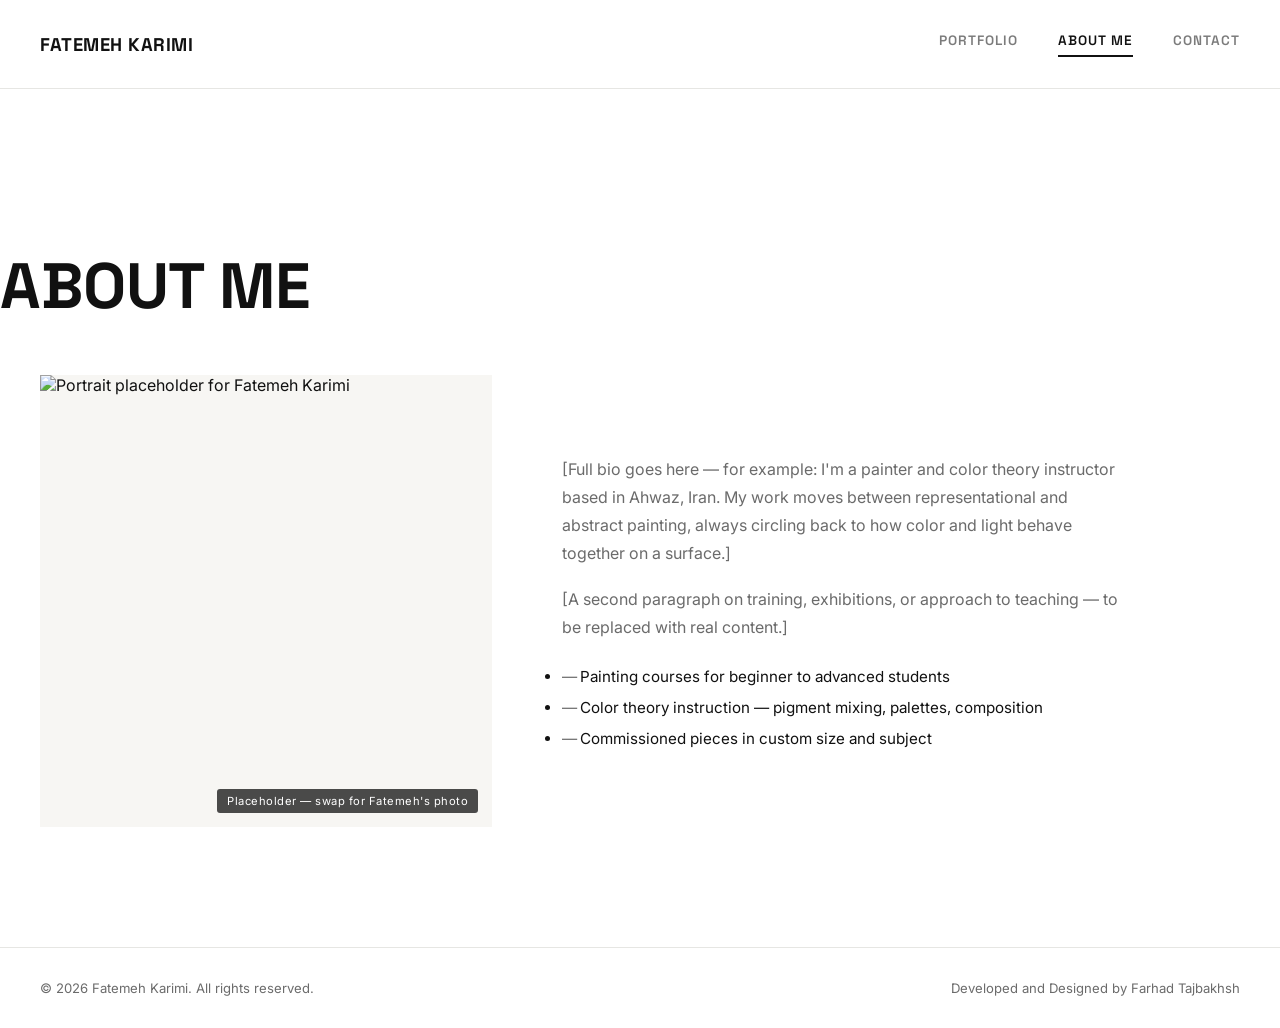
==== about.html @ d730d770 "Add files via upload" ====
<!DOCTYPE html>
<html lang="en" dir="ltr">
<head>
<meta charset="UTF-8">
<meta name="viewport" content="width=device-width, initial-scale=1.0">
<title>About Me — Fatemeh Karimi</title>
<link rel="preconnect" href="https://fonts.googleapis.com">
<link href="https://fonts.googleapis.com/css2?family=Space+Grotesk:wght@500;600;700&family=Inter:wght@400;500;600&display=swap" rel="stylesheet">
<link rel="stylesheet" href="style.css">
</head>
<body>

<header>
  <nav class="wrap">
    <div class="brand">Fatemeh Karimi</div>
    <div class="nav-links">
      <a href="index.html">Portfolio</a>
      <a href="about.html" class="active">About Me</a>
      <a href="contact.html">Contact</a>
    </div>
  </nav>
</header>

<section class="about">
  <div class="wrap page-head" style="padding-bottom:0;">
    <h1>About Me</h1>
  </div>
  <div class="wrap about-grid" style="margin-top:48px;">
    <div class="portrait">
      <img src="https://images.unsplash.com/photo-1752649935896-55f97dfe3c4a?fm=jpg&q=80&w=900&auto=format&fit=crop" alt="Portrait placeholder for Fatemeh Karimi">
      <span class="portrait-tag">Placeholder — swap for Fatemeh's photo</span>
    </div>
    <div class="about-text">
      <p>
        [Full bio goes here — for example: I'm a painter and color theory instructor based in Ahwaz, Iran. My work
        moves between representational and abstract painting, always circling back to how color and light behave
        together on a surface.]
      </p>
      <p>
        [A second paragraph on training, exhibitions, or approach to teaching — to be replaced with real content.]
      </p>
      <ul class="about-list">
        <li>Painting courses for beginner to advanced students</li>
        <li>Color theory instruction — pigment mixing, palettes, composition</li>
        <li>Commissioned pieces in custom size and subject</li>
      </ul>
    </div>
  </div>
</section>

<footer>
  <div class="wrap footer-row">
    <div>© 2026 Fatemeh Karimi. All rights reserved.</div>
    <div>Developed and Designed by <a href="https://instagram.com/farhadtajbakhsh" target="_blank" rel="noopener">Farhad Tajbakhsh</a></div>
  </div>
</footer>

</body>
</html>
---- style.css ----
:root{
  --ink:#111111;
  --ink-soft:#6b6b6b;
  --line:#e6e6e3;
  --paper:#ffffff;
  --off:#f7f6f3;
}
*{box-sizing:border-box; margin:0; padding:0;}
html{scroll-behavior:smooth;}
body{
  background:var(--paper); color:var(--ink);
  font-family:'Inter', sans-serif;
  -webkit-font-smoothing:antialiased;
}
a{color:inherit; text-decoration:none;}
.caps{font-family:'Space Grotesk', sans-serif;}
.wrap{max-width:1320px; margin:0 auto; padding:0 40px;}

/* NAV */
header{
  position:sticky; top:0; z-index:50; background:rgba(255,255,255,0.92);
  backdrop-filter:blur(8px); border-bottom:1px solid var(--line);
}
nav.wrap{
  display:flex; align-items:center; justify-content:space-between; height:88px;
}
.brand{
  font-family:'Space Grotesk', sans-serif; font-weight:700; font-size:1.15rem;
  letter-spacing:0.5px; text-transform:uppercase;
}
.nav-links{display:flex; gap:40px;}
.nav-links a{
  font-family:'Space Grotesk', sans-serif; font-weight:600; font-size:0.85rem;
  letter-spacing:1px; text-transform:uppercase; padding-bottom:6px;
  border-bottom:2px solid transparent; transition:border-color .2s, opacity .2s;
  opacity:0.55;
}
.nav-links a:hover, .nav-links a.active{opacity:1; border-color:var(--ink);}

/* PAGE HEAD */
.page-head{padding:56px 0 40px;}
.page-head h1{
  font-family:'Space Grotesk', sans-serif; font-weight:700;
  font-size:clamp(2.6rem, 6vw, 4rem); letter-spacing:-0.5px; text-transform:uppercase;
}
.page-head p{color:var(--ink-soft); margin-top:14px; max-width:520px; font-size:1rem;}

/* GALLERY GRID */
.gallery{padding-bottom:100px;}
.grid{
  display:grid; grid-template-columns:repeat(3, 1fr); gap:2px;
  background:var(--line);
}
.tile{background:var(--paper); cursor:pointer;}
.tile-img{
  aspect-ratio:1/1; overflow:hidden; position:relative;
}
.tile-img img, .tile-img .swatch{
  width:100%; height:100%; object-fit:cover; display:block;
  transition:transform .5s ease;
}
.tile:hover .tile-img img, .tile:hover .tile-img .swatch{transform:scale(1.045);}
.tile-cap{padding:16px 4px 28px;}
.tile-title{font-weight:600; font-size:0.98rem;}
.tile-price{color:var(--ink-soft); font-size:0.88rem; margin-top:3px;}

/* LIGHTBOX */
.lightbox{
  position:fixed; inset:0; background:rgba(10,10,10,0.96); z-index:200;
  display:none; align-items:center; justify-content:center; flex-direction:column;
}
.lightbox.open{display:flex;}
.lb-stage{
  position:relative; width:100%; height:100%;
  display:flex; align-items:center; justify-content:center;
}
.lb-img-wrap{max-width:82vw; max-height:74vh; display:flex; align-items:center; justify-content:center;}
.lb-img-wrap img, .lb-img-wrap .swatch{
  max-width:82vw; max-height:74vh; width:auto; height:auto; object-fit:contain;
  box-shadow:0 30px 80px rgba(0,0,0,0.5);
}
.lb-swatch{width:min(74vh,560px); aspect-ratio:1/1;}
.lb-caption{position:absolute; bottom:60px; left:0; right:0; text-align:center; color:#fff;}
.lb-caption .t{font-family:'Space Grotesk', sans-serif; font-weight:600; font-size:1.05rem;}
.lb-caption .p{color:rgba(255,255,255,0.6); font-size:0.88rem; margin-top:4px;}
.lb-counter{position:absolute; top:28px; left:50%; transform:translateX(-50%); color:rgba(255,255,255,0.55); font-size:0.82rem; letter-spacing:1px;}
.lb-close{
  position:absolute; top:24px; right:32px; background:none; border:none; cursor:pointer;
  color:#fff; font-size:1.6rem; line-height:1; padding:8px;
}
.lb-nav{
  position:absolute; top:50%; transform:translateY(-50%);
  background:rgba(255,255,255,0.08); border:1px solid rgba(255,255,255,0.25); color:#fff;
  width:48px; height:48px; border-radius:50%; cursor:pointer; font-size:1.3rem;
  display:flex; align-items:center; justify-content:center;
  transition:background .2s;
}
.lb-nav:hover{background:rgba(255,255,255,0.18);}
.lb-prev{left:24px;}
.lb-next{right:24px;}

/* ABOUT */
.about{padding:100px 0 120px;}
.about-grid{display:grid; grid-template-columns:0.8fr 1.2fr; gap:70px; align-items:center;}
.portrait{
  aspect-ratio:1/1; overflow:hidden; background:var(--off);
  display:flex; align-items:center; justify-content:center;
  position:relative;
}
.portrait img{width:100%; height:100%; object-fit:cover; display:block;}
.portrait-tag{
  position:absolute; bottom:14px; right:14px; background:rgba(17,17,17,0.75); color:#fff;
  font-size:0.7rem; letter-spacing:0.5px; padding:5px 10px; border-radius:3px;
}
.about-text p{color:var(--ink-soft); margin-bottom:18px; max-width:560px; line-height:1.75;}
.about-list{margin-top:26px; display:flex; flex-direction:column; gap:12px;}
.about-list li{font-size:0.95rem; padding-inline-start:18px; position:relative;}
.about-list li::before{content:"—"; position:absolute; left:0; color:var(--ink-soft);}

/* CONTACT */
.contact{padding:56px 0 120px;}
.contact-row{
  display:flex; justify-content:space-between; align-items:flex-end; flex-wrap:wrap; gap:32px;
  border-top:1px solid var(--line); padding-top:44px; margin-top:16px;
}
.contact-links{display:flex; gap:28px; flex-wrap:wrap;}
.contact-links a{
  font-family:'Space Grotesk', sans-serif; font-weight:600; font-size:0.95rem;
  border-bottom:1px solid var(--ink); padding-bottom:3px;
}
.contact-detail{color:var(--ink-soft); font-size:0.95rem;}
.contact-detail b{color:var(--ink); font-weight:600;}

/* FOOTER */
footer{border-top:1px solid var(--line); padding:32px 0;}
.footer-row{
  display:flex; justify-content:space-between; align-items:center; flex-wrap:wrap; gap:10px;
  font-size:0.82rem; color:var(--ink-soft);
}
.footer-row a{border-bottom:1px solid transparent;}
.footer-row a:hover{border-color:var(--ink-soft);}

@media (max-width:860px){
  .nav-links{gap:24px;}
  .grid{grid-template-columns:repeat(2, 1fr);}
  .about-grid{grid-template-columns:1fr; gap:36px;}
  .portrait{max-width:320px; margin:0 auto;}
  .contact-row{flex-direction:column; align-items:flex-start;}
}
@media (max-width:520px){
  .grid{grid-template-columns:1fr;}
  .wrap{padding:0 22px;}
  .nav-links{gap:16px;}
  .nav-links a{font-size:0.72rem;}
}
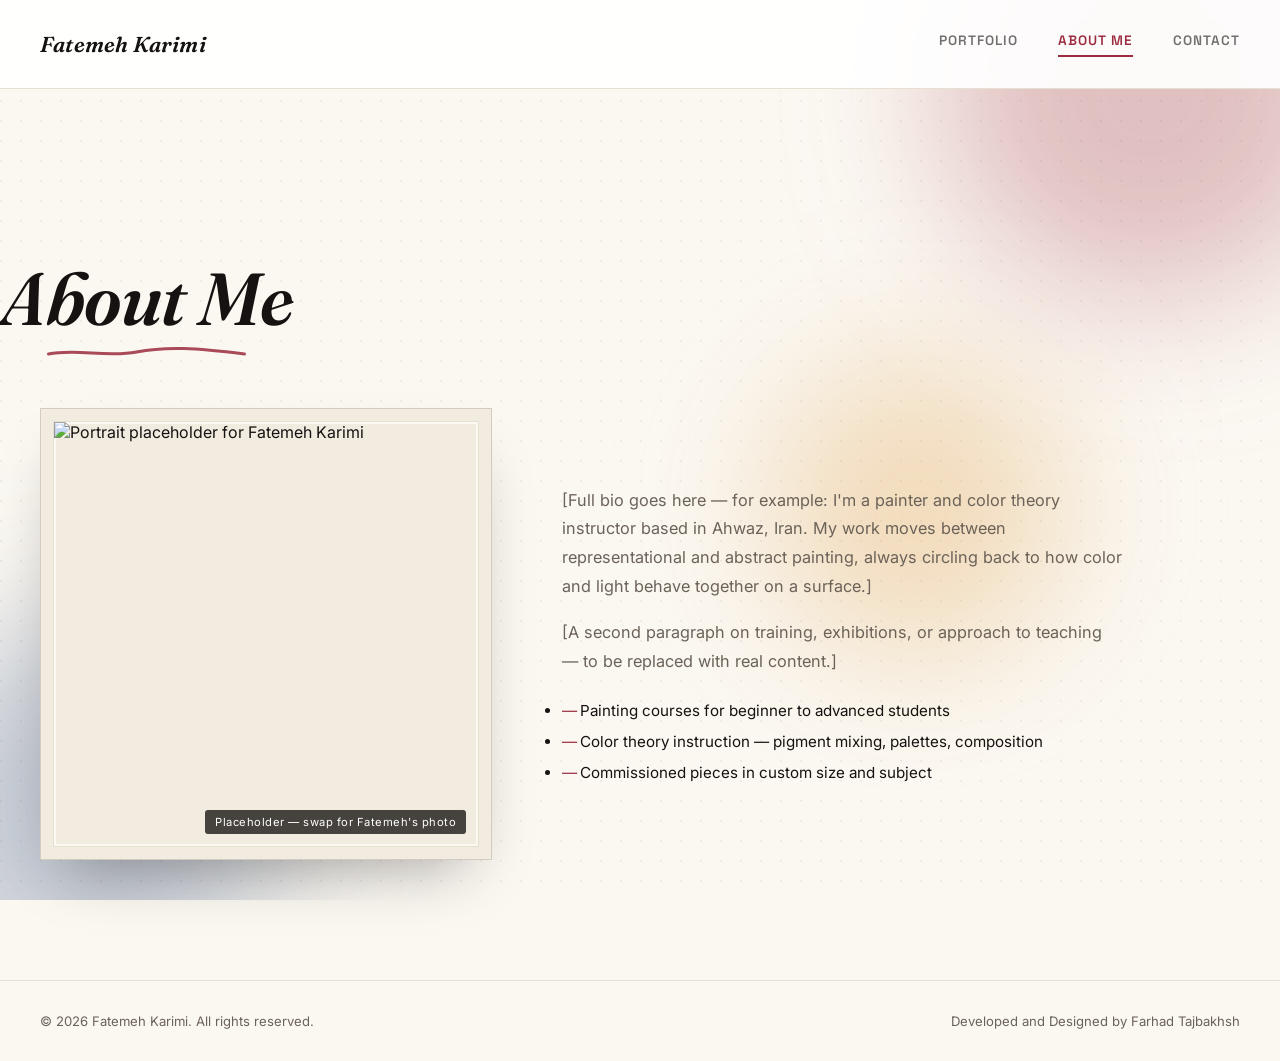
==== commit 67d4d74f: "Add files via upload" ====
--- a/about.html
+++ b/about.html
@@ -5,10 +5,12 @@
 <meta name="viewport" content="width=device-width, initial-scale=1.0">
 <title>About Me — Fatemeh Karimi</title>
 <link rel="preconnect" href="https://fonts.googleapis.com">
-<link href="https://fonts.googleapis.com/css2?family=Space+Grotesk:wght@500;600;700&family=Inter:wght@400;500;600&display=swap" rel="stylesheet">
+<link href="https://fonts.googleapis.com/css2?family=Fraunces:ital,wght@0,500;0,600;1,500;1,600&family=Space+Grotesk:wght@500;600;700&family=Inter:wght@400;500;600&display=swap" rel="stylesheet">
 <link rel="stylesheet" href="style.css">
 </head>
 <body>
+
+<div class="bg-blobs"><span></span><span></span><span></span></div>
 
 <header>
   <nav class="wrap">
--- a/style.css
+++ b/style.css
@@ -1,9 +1,13 @@
 :root{
-  --ink:#111111;
-  --ink-soft:#6b6b6b;
-  --line:#e6e6e3;
-  --paper:#ffffff;
-  --off:#f7f6f3;
+  --ink:#161211;
+  --ink-soft:#6b6258;
+  --line:#e6e0d3;
+  --paper:#fbf8f2;
+  --off:#f2ece0;
+  --alizarin:#9B2C3F;
+  --ultramarine:#2F4C81;
+  --cadmium:#D98F2B;
+  --sap:#5C7A4E;
 }
 *{box-sizing:border-box; margin:0; padding:0;}
 html{scroll-behavior:smooth;}
@@ -11,7 +15,27 @@
   background:var(--paper); color:var(--ink);
   font-family:'Inter', sans-serif;
   -webkit-font-smoothing:antialiased;
-}
+  position:relative;
+}
+body::before{
+  content:"";
+  position:fixed; inset:0; z-index:-2;
+  background-image:radial-gradient(circle at 1px 1px, rgba(22,18,17,0.05) 1px, transparent 0);
+  background-size:20px 20px;
+}
+.bg-blobs{position:fixed; inset:0; z-index:-1; overflow:hidden; pointer-events:none;}
+.bg-blobs span{
+  position:absolute; border-radius:50%; filter:blur(70px); opacity:0.28;
+  mix-blend-mode:multiply; animation:drift 22s ease-in-out infinite alternate;
+}
+.bg-blobs span:nth-child(1){width:420px; height:420px; background:var(--alizarin); top:-120px; right:-80px;}
+.bg-blobs span:nth-child(2){width:380px; height:380px; background:var(--ultramarine); bottom:-100px; left:-100px; animation-delay:-8s;}
+.bg-blobs span:nth-child(3){width:300px; height:300px; background:var(--cadmium); top:40%; left:60%; animation-delay:-14s;}
+@keyframes drift{
+  from{transform:translate(0,0) scale(1);}
+  to{transform:translate(30px,-25px) scale(1.12);}
+}
+@media (prefers-reduced-motion: reduce){ .bg-blobs span{animation:none;} }
 a{color:inherit; text-decoration:none;}
 .caps{font-family:'Space Grotesk', sans-serif;}
 .wrap{max-width:1320px; margin:0 auto; padding:0 40px;}
@@ -25,25 +49,34 @@
   display:flex; align-items:center; justify-content:space-between; height:88px;
 }
 .brand{
-  font-family:'Space Grotesk', sans-serif; font-weight:700; font-size:1.15rem;
-  letter-spacing:0.5px; text-transform:uppercase;
+  font-family:'Fraunces', serif; font-style:italic; font-weight:600; font-size:1.35rem;
+  letter-spacing:0.2px;
 }
 .nav-links{display:flex; gap:40px;}
 .nav-links a{
   font-family:'Space Grotesk', sans-serif; font-weight:600; font-size:0.85rem;
   letter-spacing:1px; text-transform:uppercase; padding-bottom:6px;
-  border-bottom:2px solid transparent; transition:border-color .2s, opacity .2s;
-  opacity:0.55;
-}
-.nav-links a:hover, .nav-links a.active{opacity:1; border-color:var(--ink);}
+  border-bottom:2px solid transparent; transition:border-color .2s, opacity .2s, color .2s;
+  opacity:0.6;
+}
+.nav-links a:hover{color:var(--alizarin); opacity:1;}
+.nav-links a.active{opacity:1; border-color:var(--alizarin); color:var(--alizarin);}
 
 /* PAGE HEAD */
-.page-head{padding:56px 0 40px;}
+.page-head{padding:64px 0 40px;}
 .page-head h1{
-  font-family:'Space Grotesk', sans-serif; font-weight:700;
-  font-size:clamp(2.6rem, 6vw, 4rem); letter-spacing:-0.5px; text-transform:uppercase;
-}
-.page-head p{color:var(--ink-soft); margin-top:14px; max-width:520px; font-size:1rem;}
+  font-family:'Fraunces', serif; font-weight:600; font-style:italic;
+  font-size:clamp(2.8rem, 6.5vw, 4.6rem); letter-spacing:-0.5px;
+  display:inline-block; position:relative;
+}
+.page-head h1::after{
+  content:"";
+  display:block; width:100%; height:14px; margin-top:2px;
+  background-image:url("data:image/svg+xml,%3Csvg xmlns='http://www.w3.org/2000/svg' viewBox='0 0 200 14'%3E%3Cpath d='M2 8 C 30 2, 60 12, 90 6 S 150 2, 198 8' stroke='%239B2C3F' stroke-width='3' fill='none' stroke-linecap='round'/%3E%3C/svg%3E");
+  background-repeat:no-repeat; background-size:100% 100%;
+  opacity:0.85;
+}
+.page-head p{color:var(--ink-soft); margin-top:18px; max-width:520px; font-size:1rem;}
 
 /* GALLERY GRID */
 .gallery{padding-bottom:100px;}
@@ -51,18 +84,25 @@
   display:grid; grid-template-columns:repeat(3, 1fr); gap:2px;
   background:var(--line);
 }
-.tile{background:var(--paper); cursor:pointer;}
+.tile{
+  background:var(--paper); cursor:pointer;
+  transition:transform .4s ease, box-shadow .4s ease;
+}
+.tile:hover{transform:rotate(var(--tilt,0deg)) translateY(-4px); box-shadow:0 22px 40px -20px rgba(22,18,17,0.35); z-index:2; position:relative;}
 .tile-img{
   aspect-ratio:1/1; overflow:hidden; position:relative;
-}
+  box-shadow:inset 0 0 0 0 var(--accent, var(--alizarin));
+  transition:box-shadow .35s ease;
+}
+.tile:hover .tile-img{box-shadow:inset 0 0 0 3px var(--accent, var(--alizarin));}
 .tile-img img, .tile-img .swatch{
   width:100%; height:100%; object-fit:cover; display:block;
-  transition:transform .5s ease;
-}
-.tile:hover .tile-img img, .tile:hover .tile-img .swatch{transform:scale(1.045);}
+  transition:transform .6s ease;
+}
+.tile:hover .tile-img img, .tile:hover .tile-img .swatch{transform:scale(1.06);}
 .tile-cap{padding:16px 4px 28px;}
-.tile-title{font-weight:600; font-size:0.98rem;}
-.tile-price{color:var(--ink-soft); font-size:0.88rem; margin-top:3px;}
+.tile-title{font-family:'Fraunces', serif; font-style:italic; font-weight:600; font-size:1.08rem;}
+.tile-price{color:var(--ink-soft); font-size:0.85rem; margin-top:4px; letter-spacing:0.3px;}
 
 /* LIGHTBOX */
 .lightbox{
@@ -81,7 +121,7 @@
 }
 .lb-swatch{width:min(74vh,560px); aspect-ratio:1/1;}
 .lb-caption{position:absolute; bottom:60px; left:0; right:0; text-align:center; color:#fff;}
-.lb-caption .t{font-family:'Space Grotesk', sans-serif; font-weight:600; font-size:1.05rem;}
+.lb-caption .t{font-family:'Fraunces', serif; font-style:italic; font-weight:600; font-size:1.2rem;}
 .lb-caption .p{color:rgba(255,255,255,0.6); font-size:0.88rem; margin-top:4px;}
 .lb-counter{position:absolute; top:28px; left:50%; transform:translateX(-50%); color:rgba(255,255,255,0.55); font-size:0.82rem; letter-spacing:1px;}
 .lb-close{
@@ -105,17 +145,25 @@
 .portrait{
   aspect-ratio:1/1; overflow:hidden; background:var(--off);
   display:flex; align-items:center; justify-content:center;
-  position:relative;
-}
-.portrait img{width:100%; height:100%; object-fit:cover; display:block;}
+  position:relative; padding:14px;
+  box-shadow:0 30px 60px -28px rgba(22,18,17,0.4);
+}
+.portrait::before{
+  content:""; position:absolute; inset:0; border:1px solid rgba(22,18,17,0.15); pointer-events:none;
+}
+.portrait img{
+  width:100%; height:100%; object-fit:cover; display:block;
+  box-shadow:inset 0 0 0 2px var(--paper), 0 0 0 1px var(--line);
+}
 .portrait-tag{
-  position:absolute; bottom:14px; right:14px; background:rgba(17,17,17,0.75); color:#fff;
+  position:absolute; bottom:26px; right:26px; background:rgba(22,18,17,0.78); color:#fff;
   font-size:0.7rem; letter-spacing:0.5px; padding:5px 10px; border-radius:3px;
 }
-.about-text p{color:var(--ink-soft); margin-bottom:18px; max-width:560px; line-height:1.75;}
+.about-text h1 + p{margin-top:0;}
+.about-text p{color:var(--ink-soft); margin-bottom:18px; max-width:560px; line-height:1.75; font-size:1.02rem;}
 .about-list{margin-top:26px; display:flex; flex-direction:column; gap:12px;}
 .about-list li{font-size:0.95rem; padding-inline-start:18px; position:relative;}
-.about-list li::before{content:"—"; position:absolute; left:0; color:var(--ink-soft);}
+.about-list li::before{content:"—"; position:absolute; left:0; color:var(--alizarin);}
 
 /* CONTACT */
 .contact{padding:56px 0 120px;}
@@ -127,8 +175,10 @@
 .contact-links a{
   font-family:'Space Grotesk', sans-serif; font-weight:600; font-size:0.95rem;
   border-bottom:1px solid var(--ink); padding-bottom:3px;
-}
-.contact-detail{color:var(--ink-soft); font-size:0.95rem;}
+  transition:color .2s, border-color .2s;
+}
+.contact-links a:hover{color:var(--alizarin); border-color:var(--alizarin);}
+.contact-detail{color:var(--ink-soft); font-size:0.95rem; font-weight:400;}
 .contact-detail b{color:var(--ink); font-weight:600;}
 
 /* FOOTER */
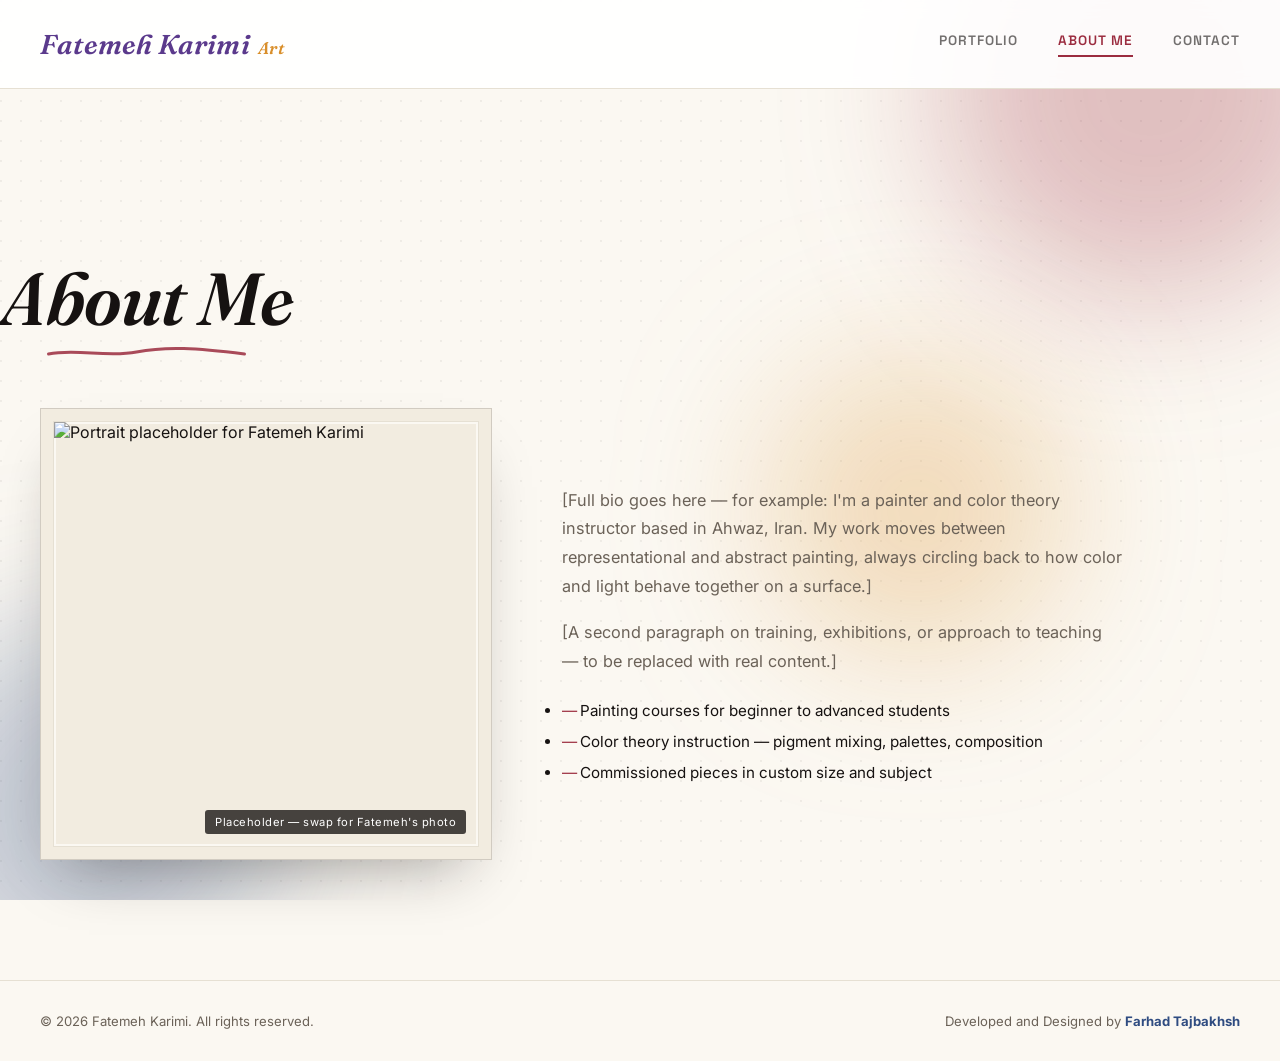
==== commit caba1334: "Add files via upload" ====
--- a/about.html
+++ b/about.html
@@ -14,7 +14,7 @@
 
 <header>
   <nav class="wrap">
-    <div class="brand">Fatemeh Karimi</div>
+    <div class="brand"><span class="brand-name">Fatemeh Karimi</span><span class="brand-tag">Art</span></div>
     <div class="nav-links">
       <a href="index.html">Portfolio</a>
       <a href="about.html" class="active">About Me</a>
@@ -53,7 +53,7 @@
 <footer>
   <div class="wrap footer-row">
     <div>© 2026 Fatemeh Karimi. All rights reserved.</div>
-    <div>Developed and Designed by <a href="https://instagram.com/farhadtajbakhsh" target="_blank" rel="noopener">Farhad Tajbakhsh</a></div>
+    <div>Developed and Designed by <a href="https://instagram.com/farhadtajbakhsh" target="_blank" rel="noopener" style="font-weight:700; color:var(--ultramarine);">Farhad Tajbakhsh</a></div>
   </div>
 </footer>
 
--- a/style.css
+++ b/style.css
@@ -49,9 +49,11 @@
   display:flex; align-items:center; justify-content:space-between; height:88px;
 }
 .brand{
-  font-family:'Fraunces', serif; font-style:italic; font-weight:600; font-size:1.35rem;
-  letter-spacing:0.2px;
-}
+  font-family:'Fraunces', serif; font-style:italic; font-weight:600; font-size:1.7rem;
+  letter-spacing:0.2px; display:flex; align-items:baseline; gap:8px;
+}
+.brand-name{color:#5B3A8C;}
+.brand-tag{color:var(--cadmium); font-size:0.62em; font-weight:600; letter-spacing:0.5px;}
 .nav-links{display:flex; gap:40px;}
 .nav-links a{
   font-family:'Space Grotesk', sans-serif; font-weight:600; font-size:0.85rem;
@@ -180,6 +182,8 @@
 .contact-links a:hover{color:var(--alizarin); border-color:var(--alizarin);}
 .contact-detail{color:var(--ink-soft); font-size:0.95rem; font-weight:400;}
 .contact-detail b{color:var(--ink); font-weight:600;}
+.contact-detail a{border-bottom:1px solid var(--ink); padding-bottom:1px; transition:color .2s, border-color .2s;}
+.contact-detail a:hover{color:var(--alizarin); border-color:var(--alizarin);}
 
 /* FOOTER */
 footer{border-top:1px solid var(--line); padding:32px 0;}
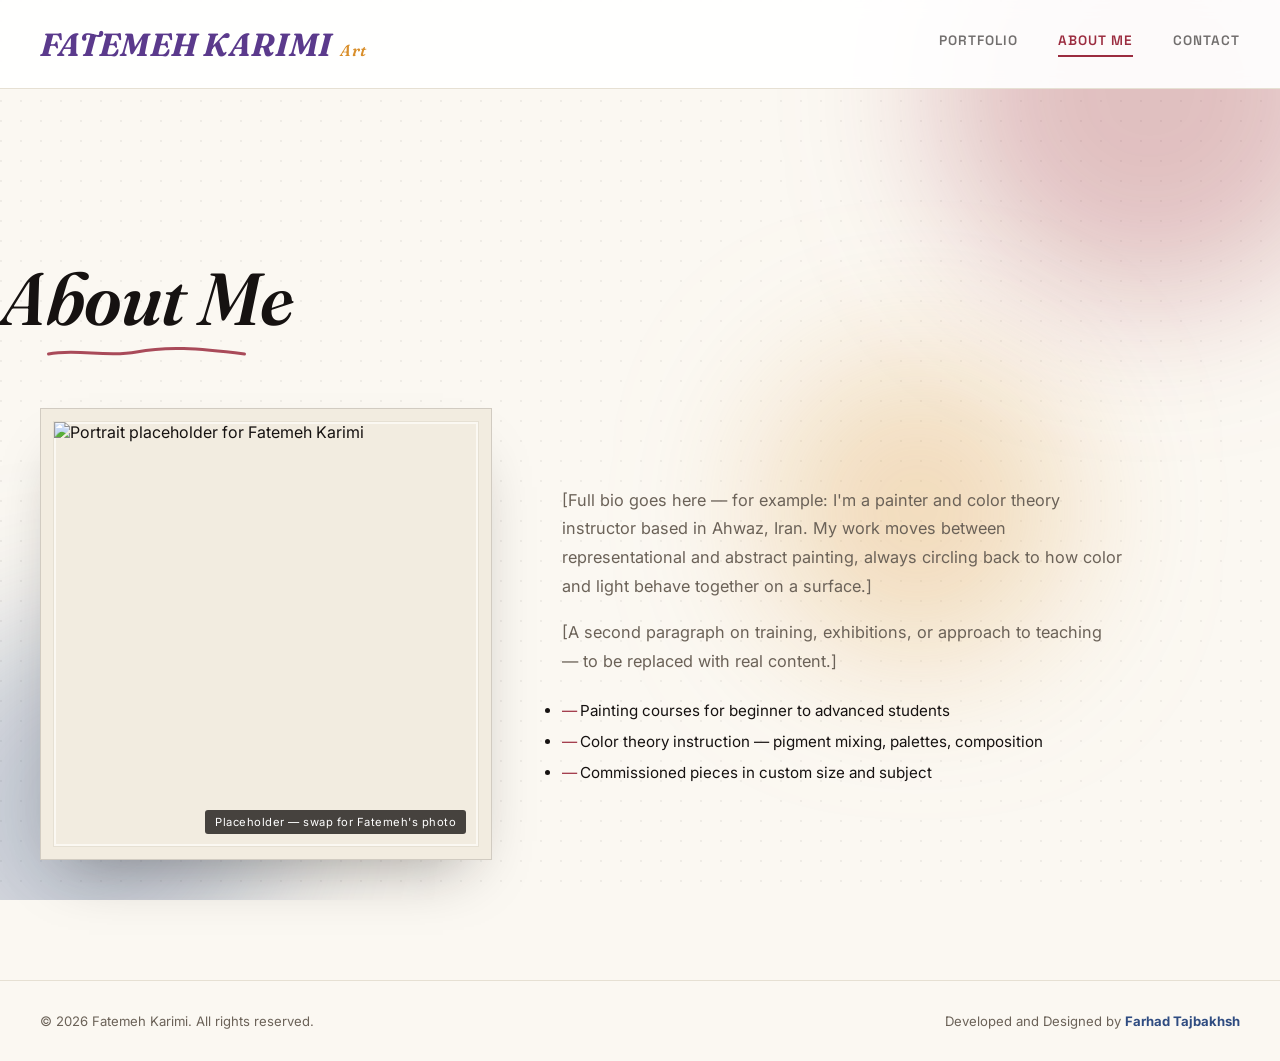
==== commit e86f56b8: "Update about.html" ====
--- a/about.html
+++ b/about.html
@@ -29,7 +29,7 @@
   </div>
   <div class="wrap about-grid" style="margin-top:48px;">
     <div class="portrait">
-      <img src="https://images.unsplash.com/photo-1752649935896-55f97dfe3c4a?fm=jpg&q=80&w=900&auto=format&fit=crop" alt="Portrait placeholder for Fatemeh Karimi">
+      <img src="https://raw.githubusercontent.com/tjfarhad/fatemeh-karimi-Portfolio/refs/heads/main/man.jpg" alt="Portrait placeholder for Fatemeh Karimi">
       <span class="portrait-tag">Placeholder — swap for Fatemeh's photo</span>
     </div>
     <div class="about-text">
--- a/style.css
+++ b/style.css
@@ -46,14 +46,15 @@
   backdrop-filter:blur(8px); border-bottom:1px solid var(--line);
 }
 nav.wrap{
-  display:flex; align-items:center; justify-content:space-between; height:88px;
+  display:flex; align-items:center; justify-content:space-between;
+  min-height:88px; flex-wrap:wrap; gap:10px 18px; padding-top:14px; padding-bottom:14px;
 }
 .brand{
-  font-family:'Fraunces', serif; font-style:italic; font-weight:600; font-size:1.7rem;
-  letter-spacing:0.2px; display:flex; align-items:baseline; gap:8px;
-}
-.brand-name{color:#5B3A8C;}
-.brand-tag{color:var(--cadmium); font-size:0.62em; font-weight:600; letter-spacing:0.5px;}
+  font-family:'Fraunces', serif; font-style:italic; font-weight:700; font-size:2rem;
+  letter-spacing:0.3px; display:flex; align-items:baseline; gap:9px;
+}
+.brand-name{color:#5B3A8C; text-transform:uppercase;}
+.brand-tag{color:var(--cadmium); font-size:0.5em; font-weight:600; letter-spacing:0.5px;}
 .nav-links{display:flex; gap:40px;}
 .nav-links a{
   font-family:'Space Grotesk', sans-serif; font-weight:600; font-size:0.85rem;
@@ -195,6 +196,7 @@
 .footer-row a:hover{border-color:var(--ink-soft);}
 
 @media (max-width:860px){
+  .brand{font-size:1.55rem;}
   .nav-links{gap:24px;}
   .grid{grid-template-columns:repeat(2, 1fr);}
   .about-grid{grid-template-columns:1fr; gap:36px;}
@@ -202,6 +204,7 @@
   .contact-row{flex-direction:column; align-items:flex-start;}
 }
 @media (max-width:520px){
+  .brand{font-size:1.25rem; gap:6px;}
   .grid{grid-template-columns:1fr;}
   .wrap{padding:0 22px;}
   .nav-links{gap:16px;}
